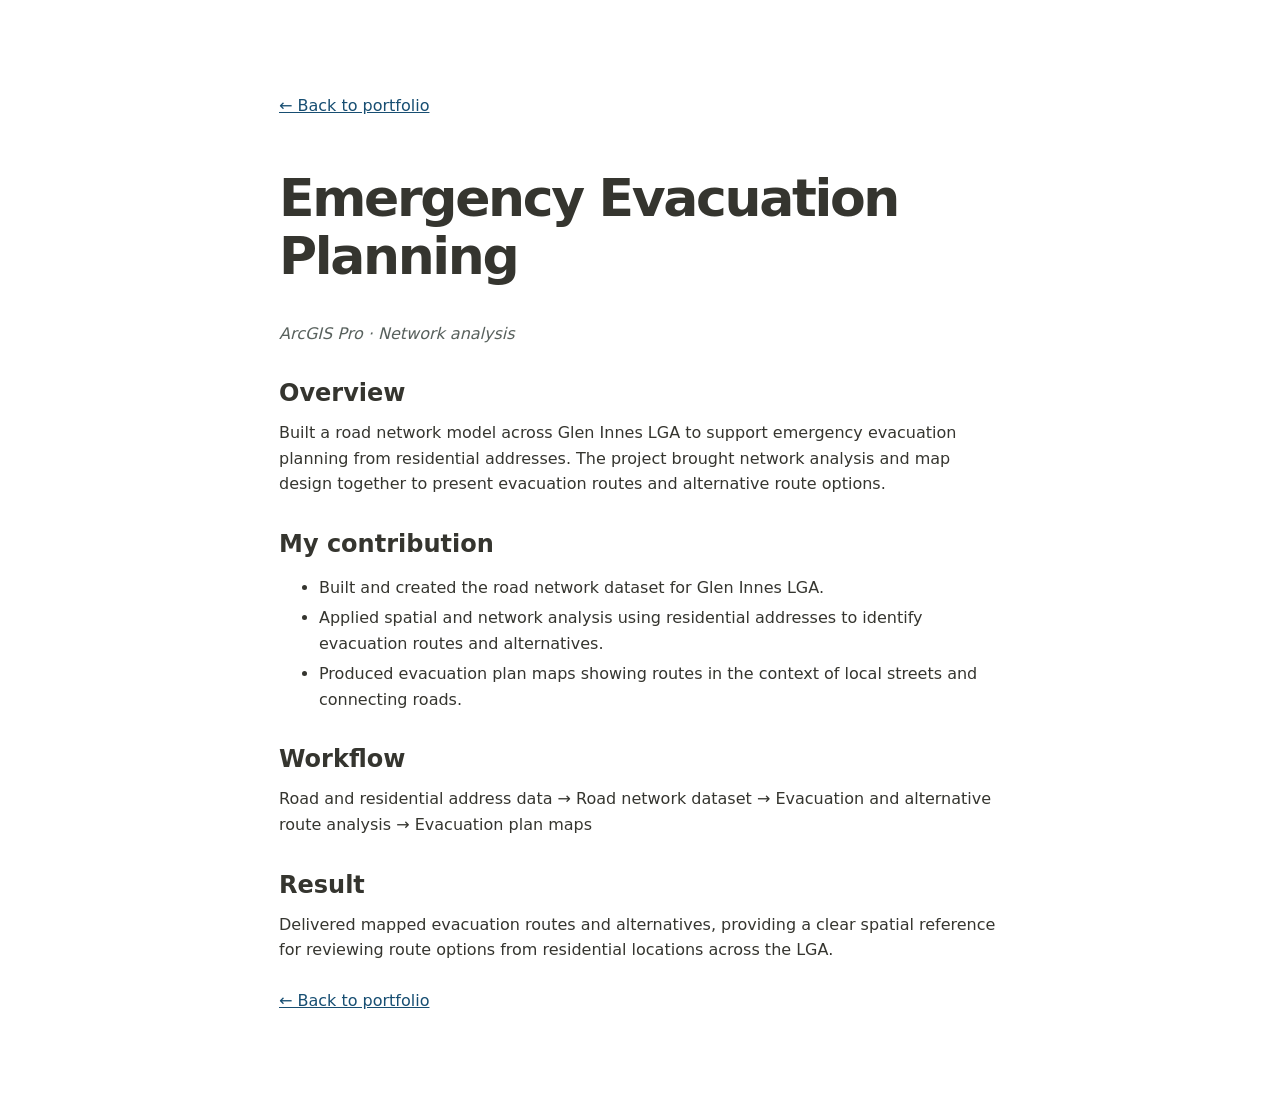
==== evacuation-planning.html @ d84d79a9 "Add files via upload" ====
<!doctype html><html lang="en-AU"><meta charset="utf-8"><meta name="viewport" content="width=device-width, initial-scale=1"><title>Emergency Evacuation Planning</title><link rel="stylesheet" href="style.css"><main class="detail"><a class="back" href="index.html">← Back to portfolio</a><h1>Emergency Evacuation Planning</h1><p><i>ArcGIS Pro · Network analysis</i></p>
<h2>Overview</h2>
<p>Built a road network model across Glen Innes LGA to support emergency evacuation planning from residential addresses. The project brought network analysis and map design together to present evacuation routes and alternative route options.</p>
<h2>My contribution</h2>
<ul><li>Built and created the road network dataset for Glen Innes LGA.</li><li>Applied spatial and network analysis using residential addresses to identify evacuation routes and alternatives.</li><li>Produced evacuation plan maps showing routes in the context of local streets and connecting roads.</li></ul>
<h2>Workflow</h2>
<p>Road and residential address data → Road network dataset → Evacuation and alternative route analysis → Evacuation plan maps</p>
<h2>Result</h2>
<p>Delivered mapped evacuation routes and alternatives, providing a clear spatial reference for reviewing route options from residential locations across the LGA.</p><a class="back" href="index.html">← Back to portfolio</a></main></html>
---- style.css ----
*{box-sizing:border-box}body{margin:0;color:#35352f;font:16px/1.6 system-ui,sans-serif}main{max-width:1120px;margin:auto;padding:clamp(24px,6vw,84px) 5vw}h1{font-size:clamp(32px,5vw,52px);letter-spacing:-.045em;line-height:1.12}h2{margin:2rem 0 .75rem;line-height:1.25}a{color:#174e72}a:focus-visible{outline:3px solid #2373a2}article{min-width:0}.grid{display:grid;grid-template-columns:1fr 1fr;gap:28px 36px}.grid article,.research{border-top:1px solid #deded8;padding-top:20px}.card{display:block;background:#e9f2f7;padding:12px 15px;border-radius:4px;font-weight:650;text-decoration:none}.card:hover{background:#d5e8f2;text-decoration:underline}p{margin:.6rem 0}i{color:#58615d}.detail{max-width:850px}li{margin:.3rem 0}.back{display:inline-block;margin:1rem 0}.research{display:grid;grid-template-columns:3fr 7fr;gap:25px}.research>div{grid-column:2}@media(max-width:650px){.grid,.research{display:block}.grid article{margin-bottom:22px}}
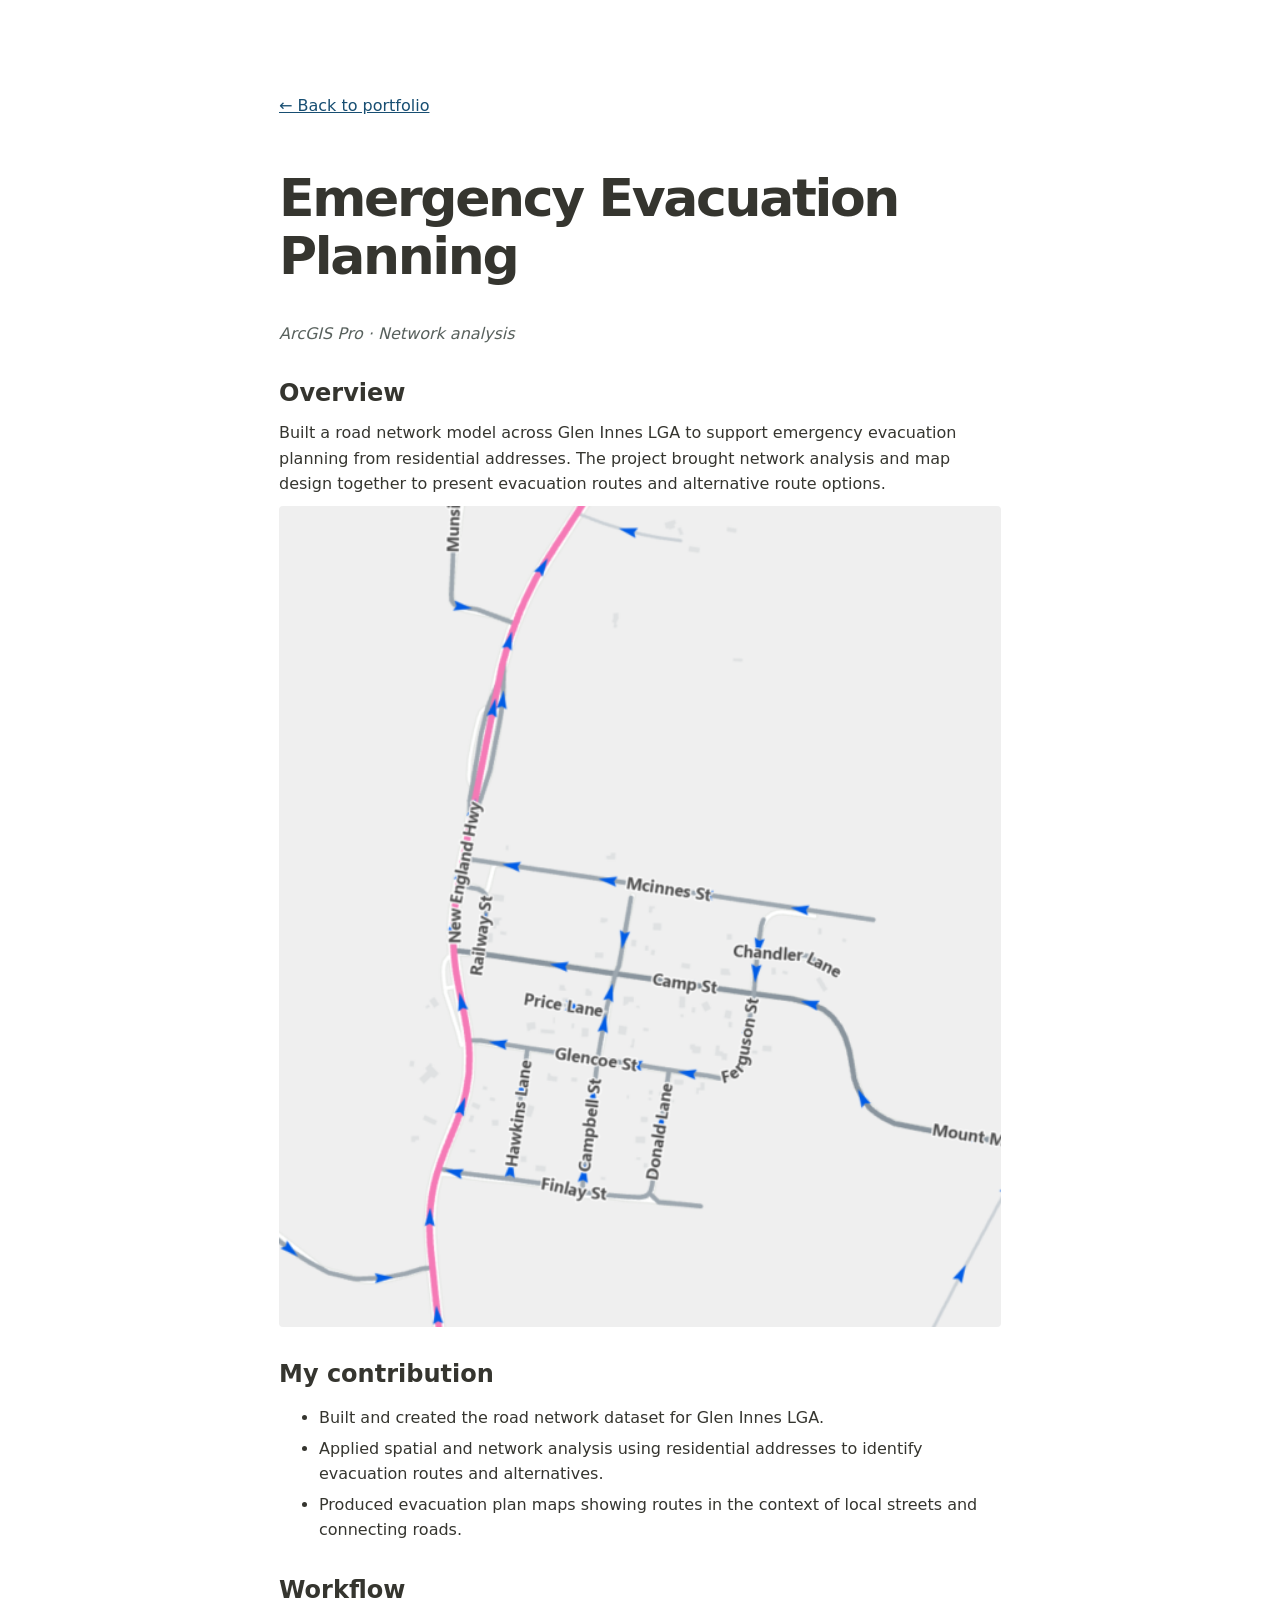
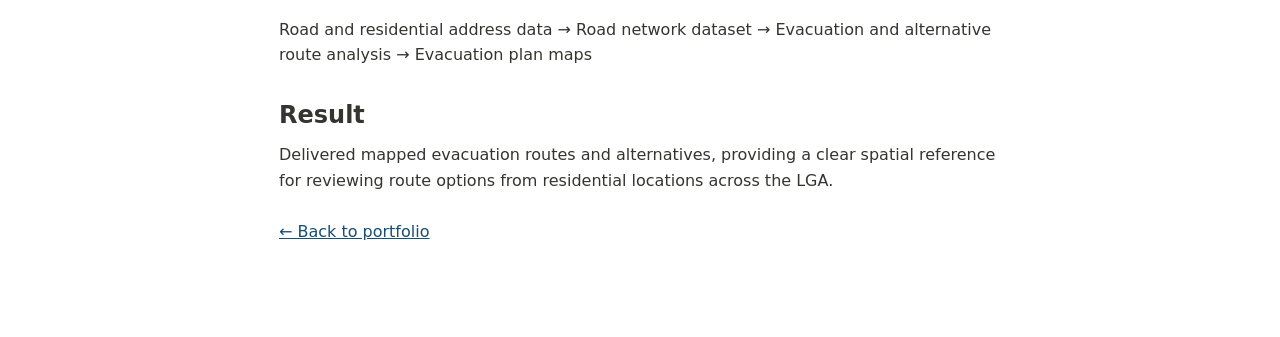
==== commit eaf23e5f: "update images with scroll fade away" ====
--- a/evacuation-planning.html
+++ b/evacuation-planning.html
@@ -1,9 +1,29 @@
 <!doctype html><html lang="en-AU"><meta charset="utf-8"><meta name="viewport" content="width=device-width, initial-scale=1"><title>Emergency Evacuation Planning</title><link rel="stylesheet" href="style.css"><main class="detail"><a class="back" href="index.html">← Back to portfolio</a><h1>Emergency Evacuation Planning</h1><p><i>ArcGIS Pro · Network analysis</i></p>
 <h2>Overview</h2>
 <p>Built a road network model across Glen Innes LGA to support emergency evacuation planning from residential addresses. The project brought network analysis and map design together to present evacuation routes and alternative route options.</p>
+<img class="project-preview scroll-fade" src="images/Demo.png" alt="Evacuation routes across the Glen Innes road network">
 <h2>My contribution</h2>
 <ul><li>Built and created the road network dataset for Glen Innes LGA.</li><li>Applied spatial and network analysis using residential addresses to identify evacuation routes and alternatives.</li><li>Produced evacuation plan maps showing routes in the context of local streets and connecting roads.</li></ul>
 <h2>Workflow</h2>
 <p>Road and residential address data → Road network dataset → Evacuation and alternative route analysis → Evacuation plan maps</p>
 <h2>Result</h2>
-<p>Delivered mapped evacuation routes and alternatives, providing a clear spatial reference for reviewing route options from residential locations across the LGA.</p><a class="back" href="index.html">← Back to portfolio</a></main></html>+<p>Delivered mapped evacuation routes and alternatives, providing a clear spatial reference for reviewing route options from residential locations across the LGA.</p><a class="back" href="index.html">← Back to portfolio</a></main>
+<script>
+    const scrollFadeImage = document.querySelector('.scroll-fade');
+    const prefersReducedMotion = window.matchMedia('(prefers-reduced-motion: reduce)').matches;
+
+    if (scrollFadeImage && !prefersReducedMotion) {
+        const updateScrollFade = () => {
+            const top = scrollFadeImage.getBoundingClientRect().top;
+            const fadeStart = window.innerHeight * 0.15;
+            const fadeDistance = window.innerHeight * 0.55;
+            const progress = Math.min(1, Math.max(0, (fadeStart - top) / fadeDistance));
+            scrollFadeImage.style.opacity = 1 - progress;
+        };
+
+        updateScrollFade();
+        window.addEventListener('scroll', updateScrollFade, { passive: true });
+        window.addEventListener('resize', updateScrollFade);
+    }
+</script>
+</html>
--- a/style.css
+++ b/style.css
@@ -1 +1,120 @@
-*{box-sizing:border-box}body{margin:0;color:#35352f;font:16px/1.6 system-ui,sans-serif}main{max-width:1120px;margin:auto;padding:clamp(24px,6vw,84px) 5vw}h1{font-size:clamp(32px,5vw,52px);letter-spacing:-.045em;line-height:1.12}h2{margin:2rem 0 .75rem;line-height:1.25}a{color:#174e72}a:focus-visible{outline:3px solid #2373a2}article{min-width:0}.grid{display:grid;grid-template-columns:1fr 1fr;gap:28px 36px}.grid article,.research{border-top:1px solid #deded8;padding-top:20px}.card{display:block;background:#e9f2f7;padding:12px 15px;border-radius:4px;font-weight:650;text-decoration:none}.card:hover{background:#d5e8f2;text-decoration:underline}p{margin:.6rem 0}i{color:#58615d}.detail{max-width:850px}li{margin:.3rem 0}.back{display:inline-block;margin:1rem 0}.research{display:grid;grid-template-columns:3fr 7fr;gap:25px}.research>div{grid-column:2}@media(max-width:650px){.grid,.research{display:block}.grid article{margin-bottom:22px}}+* {
+    box-sizing: border-box
+}
+
+body {
+    margin: 0;
+    color: #35352f;
+    font: 16px/1.6 system-ui, sans-serif
+}
+
+main {
+    max-width: 1120px;
+    margin: auto;
+    padding: clamp(24px, 6vw, 84px) 5vw
+}
+
+h1 {
+    font-size: clamp(32px, 5vw, 52px);
+    letter-spacing: -.045em;
+    line-height: 1.12
+}
+
+h2 {
+    margin: 2rem 0 .75rem;
+    line-height: 1.25
+}
+
+a {
+    color: #174e72
+}
+
+a:focus-visible {
+    outline: 3px solid #2373a2
+}
+
+article {
+    min-width: 0
+}
+
+.grid {
+    display: grid;
+    grid-template-columns: 1fr 1fr;
+    gap: 28px 36px
+}
+
+.grid article,
+.research {
+    border-top: 1px solid #deded8;
+    padding-top: 20px
+}
+
+.card {
+    display: block;
+    background: #e9f2f7;
+    padding: 12px 15px;
+    border-radius: 4px;
+    font-weight: 650;
+    text-decoration: none
+}
+
+.card:hover {
+    background: #d5e8f2;
+    text-decoration: underline
+}
+
+p {
+    margin: .6rem 0
+}
+
+i {
+    color: #58615d
+}
+
+.detail {
+    max-width: 850px
+}
+
+li {
+    margin: .3rem 0
+}
+
+.back {
+    display: inline-block;
+    margin: 1rem 0
+}
+
+.research {
+    display: grid;
+    grid-template-columns: 3fr 7fr;
+    gap: 25px
+}
+
+.research>div {
+    grid-column: 2
+}
+
+.project-preview {
+  display: block;
+  width: 100%;
+  height: auto;
+  margin-bottom: 12px;
+  border-radius: 4px;
+}
+
+.scroll-fade {
+  will-change: opacity;
+}
+
+
+@media(max-width:650px) {
+
+    .grid,
+    .research {
+        display: block
+    }
+
+    .grid article {
+        margin-bottom: 22px
+    }
+}
